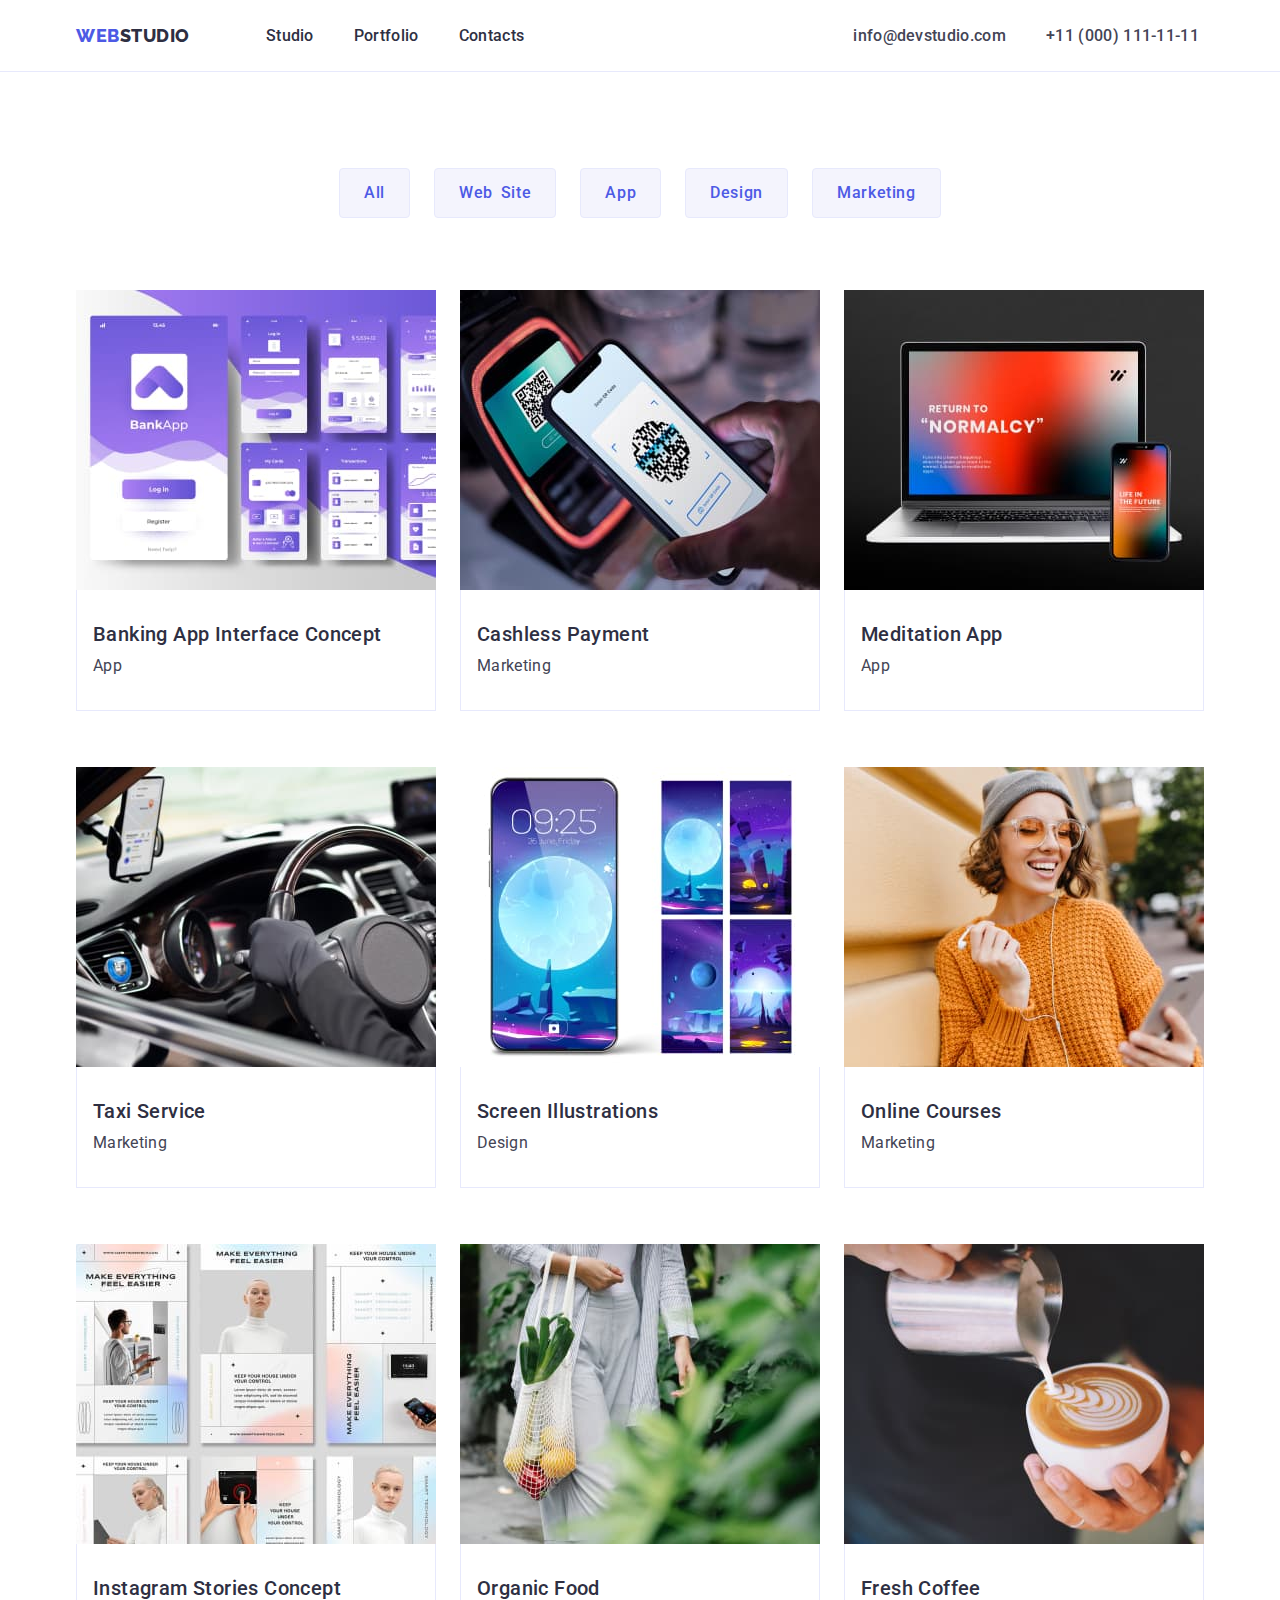
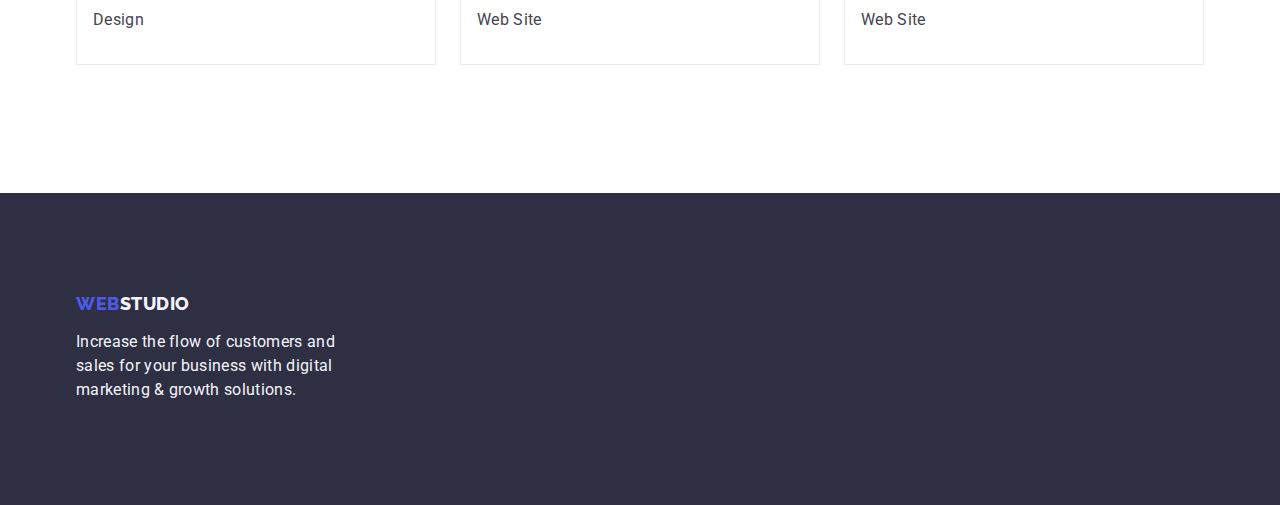
==== portfolio.html @ a4015fe8 "Added Icons" ====
<!DOCTYPE html>
<html lang="en">
  <head>
    <meta charset="UTF-8" />
    <meta name="viewport" content="width=device-width, initial-scale=1.0" />
    <title>WebStudio Portfolio</title>
    <link
      rel="stylesheet"
      href="https://cdnjs.cloudflare.com/ajax/libs/modern-normalize/1.0.0/modern-normalize.min.css"
    />
    <link rel="stylesheet" href="./css/styles.css" />
    <link rel="preconnect" href="https://fonts.googleapis.com" />
    <link rel="preconnect" href="https://fonts.gstatic.com" crossorigin />
    <link
      href="https://fonts.googleapis.com/css2?family=Montserrat:wght@400;700&family=Raleway:wght@800&family=Roboto:wght@400;500;700;900&display=swap"
      rel="stylesheet"
    />
  </head>
  <body>
    <header class="header">
      <div class="container display">
        <nav class="navi">
          <a class="logo link" href="./index.html"
            >Web<span class="logo_studio">Studio</span></a
          >
          <ul class="list navigation">
            <li><a class="nav_link link" href="./index.html">Studio</a></li>
            <li>
              <a class="nav_link link" href="./portfolio.html">Portfolio</a>
            </li>
            <li><a class="nav_link link" href="">Contacts</a></li>
          </ul>
        </nav>
        <address class="address">
          <ul class="list addres">
            <li class="contacts-link">
              <a class="link contact" href="mailto:info@devstudio.com"
                >info@devstudio.com</a
              >
            </li>
            <li class="contacts-link">
              <a class="link contact" href="tel:+110001111111"
                >+11 (000) 111-11-11</a
              >
            </li>
          </ul>
        </address>
      </div>
    </header>
    <main>
      <section class="filtration-section">
        <div class="container">
          <h1 class="blank visually-hidden">Portfolio</h1>
          <ul class="list filtr-button">
            <li><button class="filtration" type="button">All</button></li>
            <li>
              <button class="filtration" type="button">
                Web<span class="blank">_</span>Site
              </button>
            </li>
            <li><button class="filtration" type="button">App</button></li>
            <li><button class="filtration" type="button">Design</button></li>
            <li><button class="filtration" type="button">Marketing</button></li>
          </ul>
          <ul class="list product-list">
            <li class="product-item">
              <a class="link" href="">
                <img
                  src="./images/portfolio1.jpg"
                  alt="prospect of banking app interface"
                  width="360"
                  height="300"
                />
                <div class="product-description">
                  <h2 class="product_name">Banking App Interface Concept</h2>
                  <p class="product_type">App</p>
                </div>
              </a>
            </li>
            <li class="product-item">
              <a class="link" href="">
                <img
                  src="./images/portfolio2.jpg"
                  alt="hand holding phone near card terminal"
                  width="360"
                  height="300"
                />
                <div class="product-description">
                  <h2 class="product_name">Cashless Payment</h2>
                  <p class="product_type">Marketing</p>
                </div>
              </a>
            </li>
            <li class="product-item">
              <a class="link" href="">
                <img
                  src="./images/portfolio3.jpg"
                  alt="smartphone in front of laptop, both display the same application interface"
                  width="360"
                  height="300"
                />
                <div class="product-description">
                  <h2 class="product_name">Meditation App</h2>
                  <p class="product_type">App</p>
                </div>
              </a>
            </li>
            <li class="product-item">
              <a class="link" href="">
                <img
                  src="./images/portfolio4.jpg"
                  alt="taxi driver in car with phone mounted on windshild"
                  width="360"
                  height="300"
                />
                <div class="product-description">
                  <h2 class="product_name">Taxi Service</h2>
                  <p class="product_type">Marketing</p>
                </div>
              </a>
            </li>
            <li class="product-item">
              <a class="link" href="">
                <img
                  src="./images/portfolio5.jpg"
                  alt="phone displaying beautiful wallpapers"
                  width="360"
                  height="300"
                />
                <div class="product-description">
                  <h2 class="product_name">Screen Illustrations</h2>
                  <p class="product_type">Design</p>
                </div>
              </a>
            </li>
            <li class="product-item">
              <a class="link" href="">
                <img
                  src="./images/portfolio6.jpg"
                  alt="young looking girl in orange sweater and glasses, smiling and looking at her phone"
                  width="360"
                  height="300"
                />
                <div class="product-description">
                  <h2 class="product_name">Online Courses</h2>

                  <p class="product_type">Marketing</p>
                </div>
              </a>
            </li>
            <li class="product-item">
              <a class="link" href="">
                <img
                  src="./images/portfolio7.jpg"
                  alt="prospects of instagram models designe"
                  width="360"
                  height="300"
                />
                <div class="product-description">
                  <h2 class="product_name">Instagram Stories Concept</h2>
                  <p class="product_type">Design</p>
                </div>
              </a>
            </li>
            <li class="product-item">
              <a class="link" href="">
                <img
                  src="./images/portfolio8.jpg"
                  alt="modern looking lady walking with net bag full of healthy ooking wegtlebles "
                  width="360"
                  height="300"
                />
                <div class="product-description">
                  <h2 class="product_name">Organic Food</h2>
                  <p class="product_type">Web Site</p>
                </div>
              </a>
            </li>
            <li class="product-item">
              <a class="link" href="">
                <img
                  src="./images/potfolio9.jpg"
                  alt="coffee barista pouring milk to a cup and performing latte art"
                  width="360"
                  height="300"
                />
                <div class="product-description">
                  <h2 class="product_name">Fresh Coffee</h2>
                  <p class="product_type">Web Site</p>
                </div>
              </a>
            </li>
          </ul>
        </div>
      </section>
    </main>
    <footer class="footer">
      <div class="container">
        <a class="logo link footer-logo" href="./index.html"
          >Web<span class="logo_studio_footer">Studio</span></a
        >
        <p class="footer_paragraf">
          Increase the flow of customers and sales for your business with
          digital marketing & growth solutions.
        </p>
      </div>
    </footer>
  </body>
</html>
---- css/styles.css ----
:root {
  --Primary_Brand-color: #4d5ae5;
  --Pressed_state-color: #404bbf;
  --Dark-color: #2e2f42;
  --Success-color: #31d0aa;
  --Text-color: #434455;
  --Subtle_Text-color: #8e8f99;
  --Accent-color: #e7e9fc;
  --Light-color: #f4f4fd;
  --Modal_overlay-color: #2e2f42b7;
  --Hero_background-color: #2e2f4266;
  --White_background-color: #ffffff;
  --Modal_background-color: #fcfcfc;
}
* {
  box-sizing: border-box;
  margin: 0;
  padding: 0;
}
.container {
  width: 1158px;
  padding-inline: 15px;
  margin-inline: auto;
}
.first_container {
  display: flex;
  flex-direction: column;
  align-items: center;
  gap: 48px;
}
.display {
  display: flex;
}

header {
  border-bottom: 1px solid var(--CORNFLOWER, #e7e9fc);
  height: 72px;
  display: flex;
  align-items: center;
  justify-content: space-between;
}
body {
  font-family: "Roboto", sans-serif;
  color: var(--Text-color);
  background-color: var(--White_background-color);
}
.logo {
  font-family: "Raleway", sans-serif;
  font-weight: 800;
  font-size: 18px;
  line-height: 117%;
  letter-spacing: 0.03em;
  text-transform: uppercase;
  color: var(--Primary_Brand-color);
  margin-right: 76px;
}
.link {
  text-decoration: none;
}
.logo_studio {
  color: var(--Dark-color);
}
.list {
  list-style: none;
  display: flex;
}
.list-primery {
  gap: 24px;
  list-style: none;
  display: flex;
  text-align: left;
}
.list + .adres {
  display: flex;
  flex-direction: flex-end;
}
.item-list {
  display: flex;
  width: calc((100% - 72px) / 4);
}
.navi {
  display: flex;
  align-items: center;
}
.address {
  display: flex;
  flex-direction: flex-end;
}
.nav_link {
  font-weight: 500;
  font-size: 16px;
  line-height: 150%;
  letter-spacing: 0.02em;
  color: var(--Dark-color);
  padding: 24px 0 24px;
}
.navigation {
  list-style: none;
  display: flex;
  gap: 40px;
  margin-right: 329px;
}

.contact {
  font-weight: 500;
  font-size: 16px;
  line-height: 150%;
  letter-spacing: 0.02em;
  color: var(--Text-color);
}
.contact:hover {
  color: var(--Pressed_state-color);
}
.contact:focus {
  color: var(--Pressed_state-color);
}
.nav_link:hover {
  color: var(--Pressed_state-color);
}
.nav_link:focus {
  color: var(--Pressed_state-color);
}
.addres {
  list-style: none;
  display: flex;
  gap: 40px;
  justify-content: flex-end;
}
.address {
  font-style: normal;
}
.first_section {
  display: flex;
  background-color: var(--Dark-color);
  height: 600px;
  padding: 188px 0;
}
.section-second {
  padding: 120px 0 0;
}
.effective {
  max-width: 496px;
  font-size: 56px;
  line-height: 107%;
  letter-spacing: 0.02em;
  color: var(--White_background-color);
  text-align: center;
}
.order_button {
  display: block;
  background-color: var(--Primary_Brand-color);
  font-family: "Roboto", sans-serif;
  font-weight: 500;
  font-size: 16px;
  line-height: 150%;
  letter-spacing: 0.04em;
  color: var(--White_background-color);
  padding: 16px 32px;
  gap: 10px;
  border-radius: 4px;
  box-shadow: 0px 4px 4px 0px rgba(0, 0, 0, 0.15);
  min-width: 169px;
  height: 56;
  border: none;
  cursor: pointer;
}
.order_button:hover,
.order_button:focus {
  background-color: var(--Pressed_state-color);
}
.head_tertiary {
  font-weight: 500;
  font-size: 20px;
  line-height: 120%;
  letter-spacing: 0.02em;
  color: var(--Dark-color);
  margin-bottom: 72px;
}
.head_description {
  line-height: 150%;
  letter-spacing: 0.02em;
  font-size: 16px;
  margin-bottom: 8px;
}
.header_secondary {
  font-size: 36px;
  line-height: 111%;
  text-align: center;
  letter-spacing: 0.02em;
  text-transform: capitalize;
  color: var(--Dark-color);
  margin-bottom: 72px;
}
.center {
  text-align: center;
}
.workers_section {
  background-color: #f4f4fd;
  height: 732px;
}
.workers_list > {
  background-color: var(--White_background-color);
}
.footer {
  background-color: var(--Dark-color);
  height: 312px;
  display: flex;
  padding: 100px 0;
}
.logo_studio_footer {
  color: var(--Light-color);
}
.footer_paragraf {
  color: var(--Light-color);
  line-height: 150%;
  letter-spacing: 0.02em;
  width: 264px;
}
.worker_card {
  background-color: var(--White_background-color);
  width: calc((100% - 72px) / 4);
  border-radius: 0px 0px 4px 4px;
}
.hidden-header {
  visibility: hidden;
}
.filtr-button {
  justify-content: center;
  gap: 24px;
  margin-bottom: 72px;
}
.filtration {
  width: auto;
  background-color: var(--Light-color);
  font-family: "Roboto", sans-serif;
  font-weight: 500;
  font-size: 16px;
  line-height: 150%;
  letter-spacing: 0.04em;
  color: var(--Primary_Brand-color);
  padding: 12px 24px;
  border: 1px solid var(--Accent-color);
  border-radius: 4px;
}
.filtration:hover,
.filtration:focus {
  color: var(--White_background-color);
  background-color: var(--Pressed_state-color);
  cursor: pointer;
  border: 1px solid transparent;
}
.product_name {
  font-weight: 500;
  font-size: 20px;
  line-height: 120%;
  letter-spacing: 0.02em;
  color: var(--Dark-color);
  margin-bottom: 8px;
}
.product_type {
  font-size: 16px;
  line-height: 150%;
  letter-spacing: 0.02em;
  color: var(--Text-color);
}
h2 {
  font-weight: 500;
  font-size: 20px;
  line-height: 120%;
  letter-spacing: 0.02em;
  color: var(--Dark-color);
}
.blank {
  visibility: hidden;
}
section {
  padding: 120px 0 120px;
  display: flex;
}
.feature {
  flex-basis: calc((100% - 48px) / 3);
}
img {
  display: block;
}
.worker-name-title {
  padding: 32px 0px;
}
.worker-name {
  font-weight: 500;
  font-size: 20px;
  line-height: 120%;
  letter-spacing: 0.02em;
  color: var(--Dark-color);
  text-align: center;
  margin-bottom: 8px;
}
.footer-logo {
  display: inline-block;
  margin-bottom: 16px;
}
.filtration-section {
  flex-direction: column;
  padding-top: 96px;
  padding-bottom: 120px;
}
.product-list {
  flex-wrap: wrap;
  column-gap: 24px;
  row-gap: 48px;
}
.product-item {
  width: calc((100% - 48px) / 3);
}
.product-description {
  padding: 32px 16px;
  border: 1px solid var(--Accent-color);
  border-top: none;
  margin-bottom: 8px;
}
.visually-hidden {
  position: absolute;
  width: 1px;
  height: 1px;
  margin: -1px;
  border: 0;
  padding: 0;
  white-space: nowrap;
  clip-path: inset(100%);
  clip: rect(0 0 0 0);
  overflow: hidden;
}
.feature-name {
  margin-bottom: 8px;
}
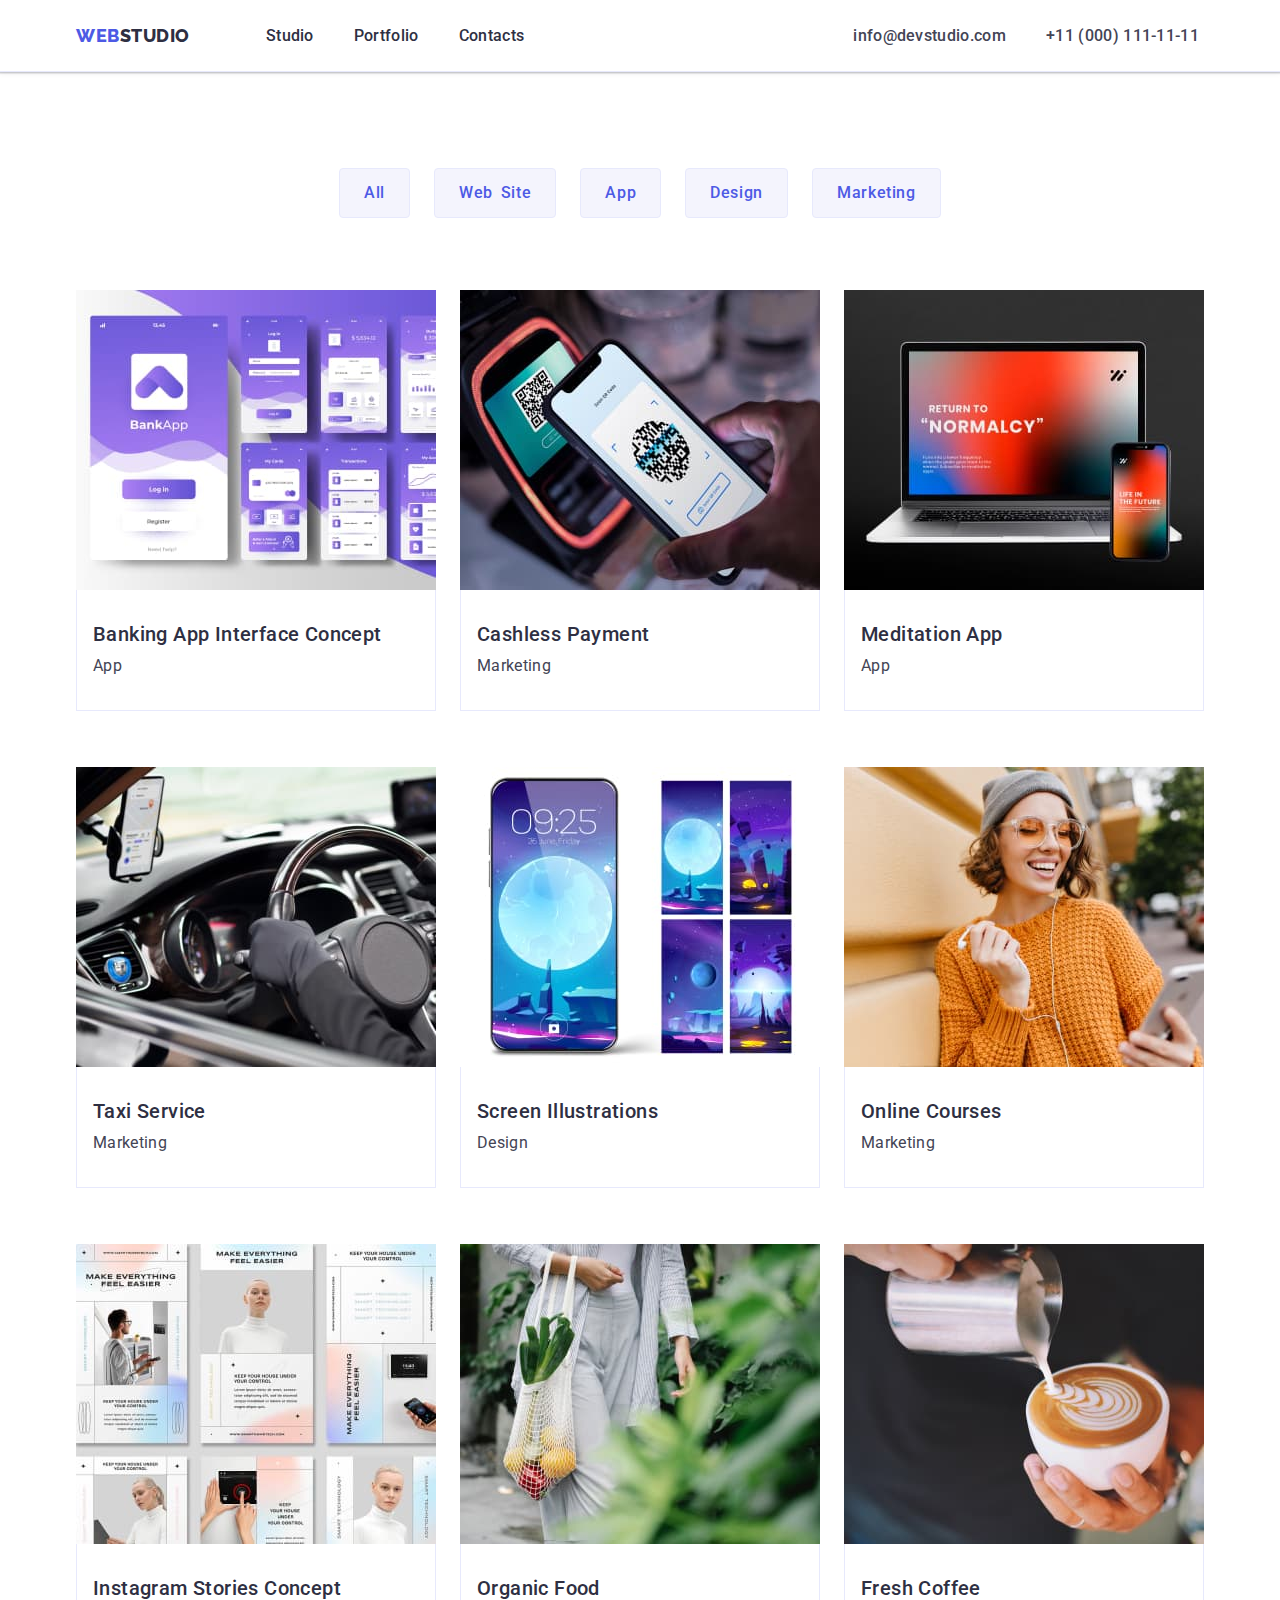
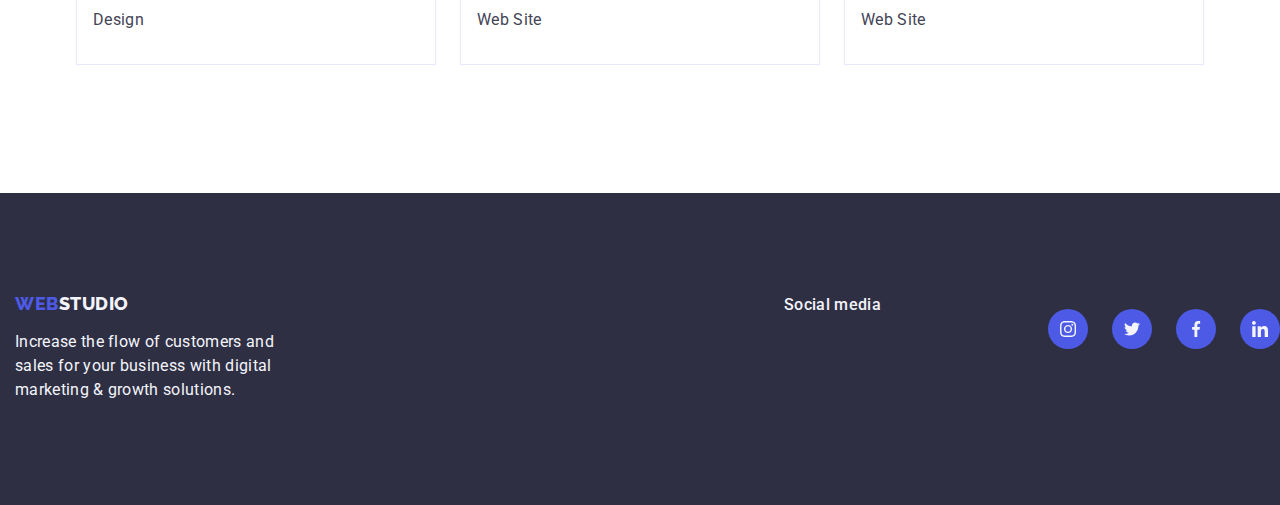
==== commit 87a3e558: "no daj już spokuj" ====
--- a/portfolio.html
+++ b/portfolio.html
@@ -195,7 +195,7 @@
       </section>
     </main>
     <footer class="footer">
-      <div class="container">
+      <div class="container footer-container">
         <a class="logo link footer-logo" href="./index.html"
           >Web<span class="logo_studio_footer">Studio</span></a
         >
@@ -204,6 +204,40 @@
           digital marketing & growth solutions.
         </p>
       </div>
+
+      <div class="social-network-footer">
+        <p class="footer_paragraf footer-header">Social media</p>
+        <ul class="list social-network-links footer-links">
+          <li class="social-network-item">
+            <a class="link social-network-link footer-link-hover" href="">
+              <svg class="social-network-svg" width="16" height="16">
+                <use href="./images/icons.svg#icon-instagram"></use>
+              </svg>
+            </a>
+          </li>
+          <li class="social-network-item">
+            <a class="link social-network-link footer-link-hover" href="">
+              <svg class="social-network" width="16" height="16">
+                <use href="./images/icons.svg#icon-twitter"></use>
+              </svg>
+            </a>
+          </li>
+          <li class="social-network-item">
+            <a class="link social-network-link footer-link-hover" href="">
+              <svg class="social-network-svg" width="16" height="16">
+                <use href="./images/icons.svg#icon-facebook"></use>
+              </svg>
+            </a>
+          </li>
+          <li class="social-network-item">
+            <a class="link social-network-link footer-link-hover" href="">
+              <svg class="social-network-svg" width="16" height="16">
+                <use href="./images/icons.svg#icon-linkedin"></use>
+              </svg>
+            </a>
+          </li>
+        </ul>
+      </div>
     </footer>
   </body>
 </html>
--- a/css/styles.css
+++ b/css/styles.css
@@ -38,6 +38,8 @@
   display: flex;
   align-items: center;
   justify-content: space-between;
+  box-shadow: 0px 1px 6px rgba(46, 47, 66, 0.08),
+    0px 1px 1px rgba(46, 47, 66, 0.16), 0px 2px 1px rgba(46, 47, 66, 0.08);
 }
 body {
   font-family: "Roboto", sans-serif;
@@ -131,9 +133,34 @@
 }
 .first_section {
   display: flex;
-  background-color: var(--Dark-color);
+  align-items: center;
+  background-image: linear-gradient(
+      rgba(46, 47, 66, 0.7),
+      rgba(46, 47, 66, 0.7)
+    ),
+    url(../images/people-office1.jpg);
+  background-size: cover;
+  max-width: 1440px;
+  background-repeat: no-repeat;
+  background-position: center;
   height: 600px;
   padding: 188px 0;
+}
+.rectangle {
+  display: flex;
+  align-items: center;
+  justify-content: center;
+  width: 264px;
+  height: 112px;
+  flex-shrink: 0;
+  border-radius: 4px;
+  background: var(--CLOUD, #f4f4fd);
+  margin-bottom: 8px;
+}
+.feature-icon {
+  display: flex;
+  align-items: center;
+  justify-content: center;
 }
 .section-second {
   padding: 120px 0 0;
@@ -220,6 +247,8 @@
   background-color: var(--White_background-color);
   width: calc((100% - 72px) / 4);
   border-radius: 0px 0px 4px 4px;
+  box-shadow: 0px 1px 6px rgba(46, 47, 66, 0.08),
+    0px 1px 1px rgba(46, 47, 66, 0.16), 0px 2px 1px rgba(46, 47, 66, 0.08);
 }
 .hidden-header {
   visibility: hidden;
@@ -333,3 +362,102 @@
 .feature-name {
   margin-bottom: 8px;
 }
+.social-network-links {
+  display: flex;
+  justify-content: center;
+  gap: 24px;
+  margin-top: 8px;
+}
+.social-network-link {
+  width: 100%;
+  height: 100%;
+  background-color: var(--Primary_Brand-color);
+  border-radius: 50%;
+  display: flex;
+  align-items: center;
+  justify-content: center;
+}
+.social-network-link:hover,
+.social-network-link:focus {
+  background-color: var(--Pressed_state-color);
+}
+.social-network-item {
+  width: 40px;
+  height: 40px;
+}
+.social-network-svg {
+  width: 16px;
+  height: 16px;
+  fill: #f4f4fd;
+}
+.section-customers {
+  padding-top: 120px;
+  margin: 0 auto;
+}
+.customers-container {
+  font-size: 36px;
+  line-height: 1.11;
+  margin-bottom: 72px;
+  color: var(--Dark-color);
+}
+.customers-list {
+  display: flex;
+  gap: 24px;
+  width: 100%;
+}
+.customers-item {
+  width: calc((100% - 120px) / 6);
+  height: 88px;
+}
+.customer-logo {
+  fill: currentColor;
+}
+.customers-item {
+  width: 100%;
+  height: 100%;
+  border: 1px solid var(--Subtle_Text-color);
+  border-radius: 4px;
+  display: flex;
+  align-items: center;
+  justify-content: center;
+  color: var(--Subtle_Text-color);
+  height: 88px;
+}
+.customers-link {
+  width: 100%;
+  height: 100%;
+  border: 1px solid var(--Subtle_Text-color);
+  border-radius: 4px;
+  display: flex;
+  align-items: center;
+  justify-content: center;
+  color: var(--Subtle_Text-color);
+}
+.customers-link:hover,
+.customers-link:active {
+  border-color: #404bbf;
+  color: #404bbf;
+}
+.footer-header {
+  font-weight: 500;
+}
+.social-network-svg-footer {
+  width: 16px;
+  height: 16px;
+  fill: #f4f4fd;
+}
+
+.footer-link-hover:hover {
+  background-color: var(--Success-color);
+}
+.footer-links {
+  display: flex;
+  margin-top: 16px;
+}
+.footer-container {
+  align-items: baseline;
+  gap: 120px;
+}
+.social-network-footer {
+  display: flex;
+}
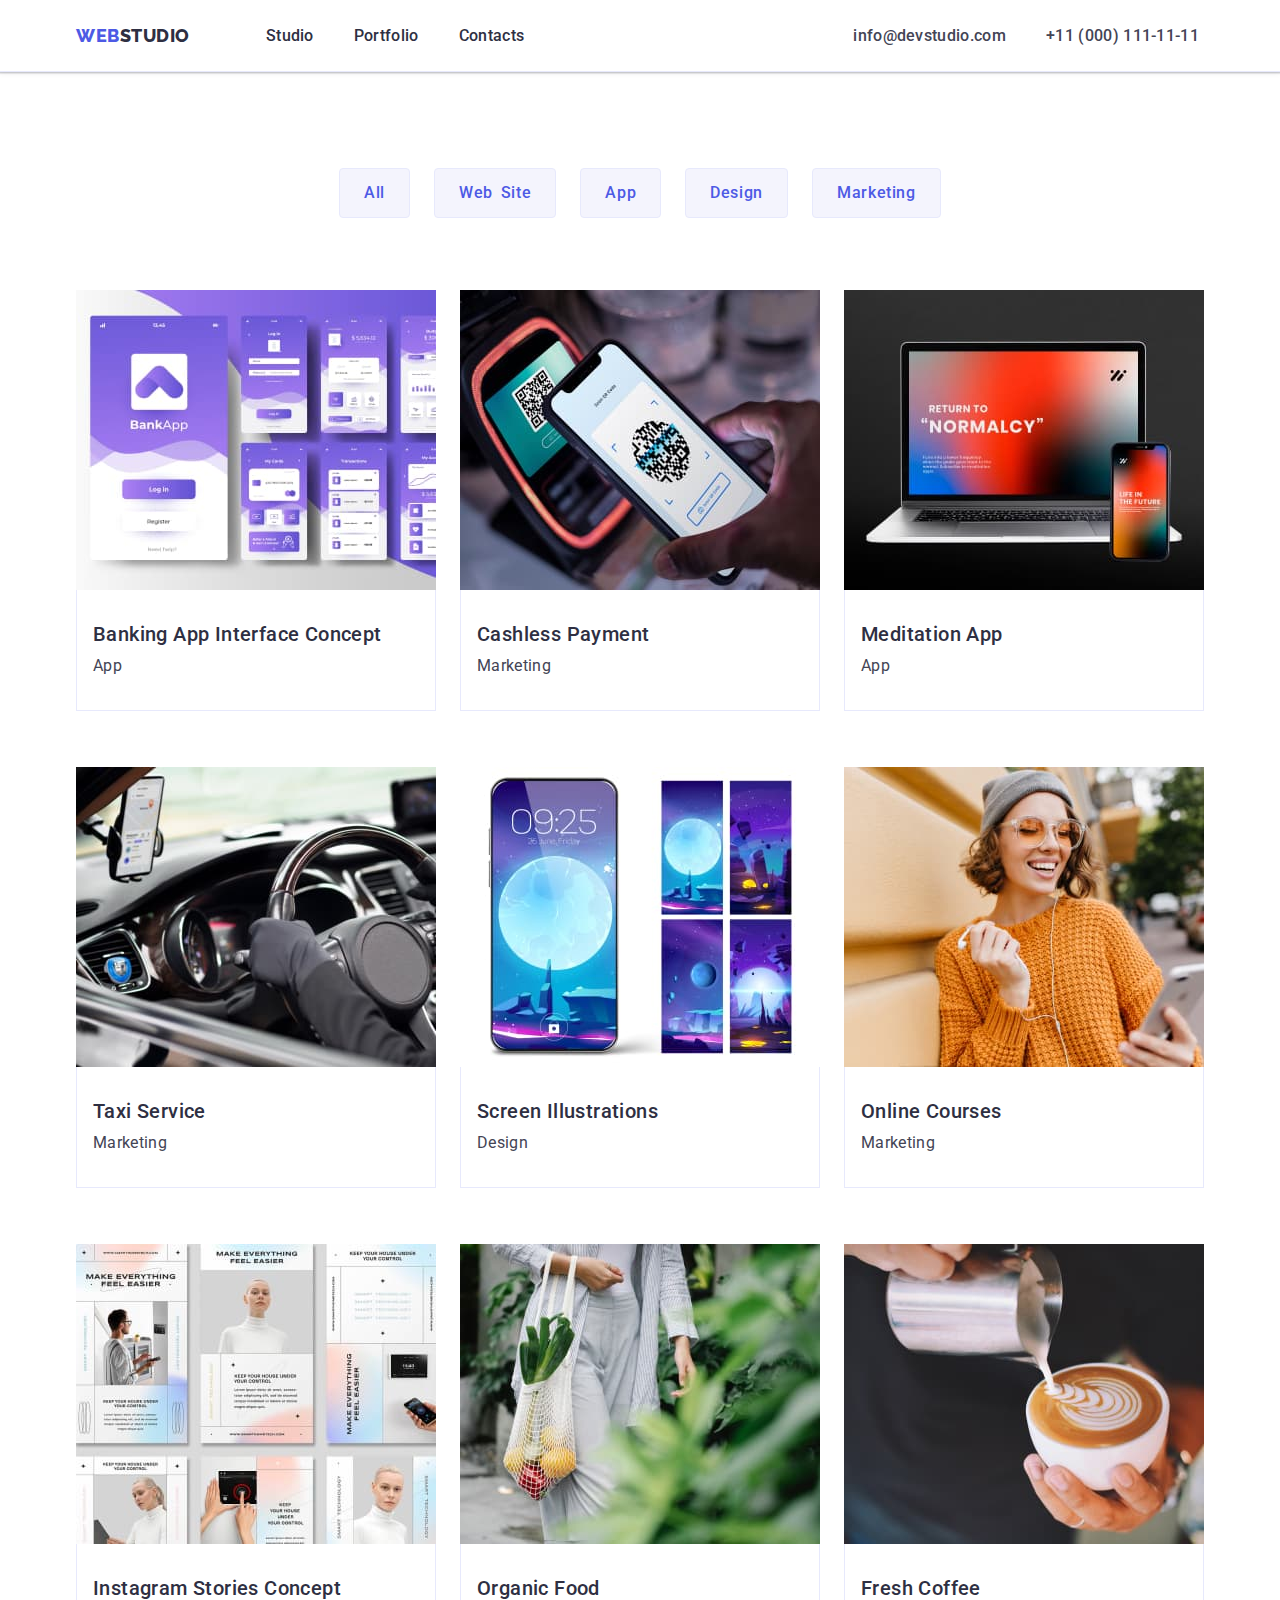
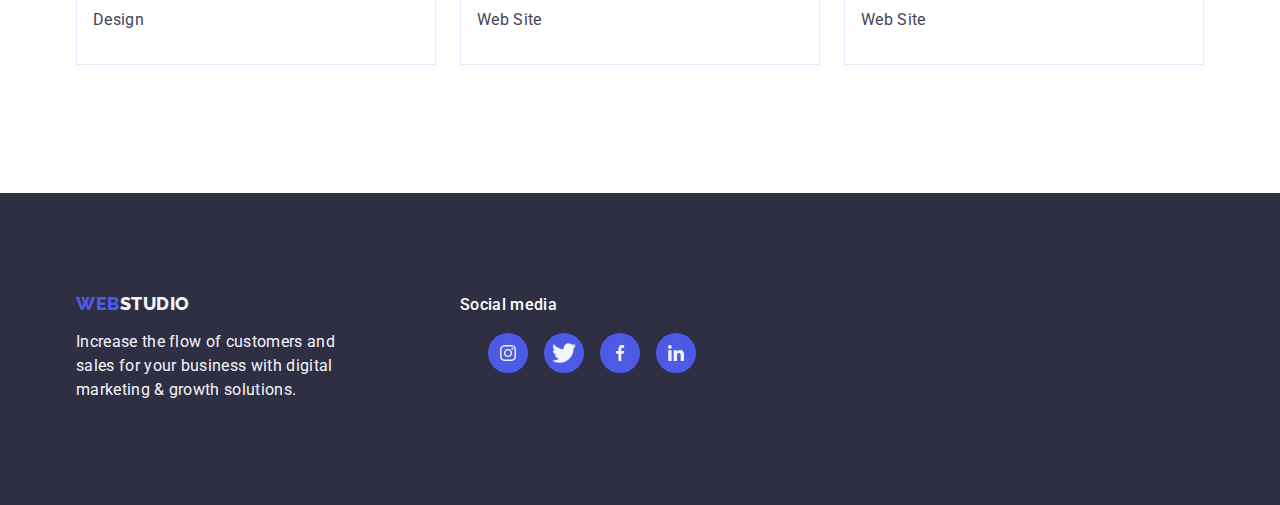
==== commit c0428d6f: "portfolio foter social links" ====
--- a/portfolio.html
+++ b/portfolio.html
@@ -64,7 +64,7 @@
           </ul>
           <ul class="list product-list">
             <li class="product-item">
-              <a class="link" href="">
+              <a class="link product-link" href="">
                 <img
                   src="./images/portfolio1.jpg"
                   alt="prospect of banking app interface"
@@ -78,7 +78,7 @@
               </a>
             </li>
             <li class="product-item">
-              <a class="link" href="">
+              <a class="link product-link" href="">
                 <img
                   src="./images/portfolio2.jpg"
                   alt="hand holding phone near card terminal"
@@ -92,7 +92,7 @@
               </a>
             </li>
             <li class="product-item">
-              <a class="link" href="">
+              <a class="link product-link" href="">
                 <img
                   src="./images/portfolio3.jpg"
                   alt="smartphone in front of laptop, both display the same application interface"
@@ -106,7 +106,7 @@
               </a>
             </li>
             <li class="product-item">
-              <a class="link" href="">
+              <a class="link product-link" href="">
                 <img
                   src="./images/portfolio4.jpg"
                   alt="taxi driver in car with phone mounted on windshild"
@@ -120,7 +120,7 @@
               </a>
             </li>
             <li class="product-item">
-              <a class="link" href="">
+              <a class="link product-link" href="">
                 <img
                   src="./images/portfolio5.jpg"
                   alt="phone displaying beautiful wallpapers"
@@ -134,7 +134,7 @@
               </a>
             </li>
             <li class="product-item">
-              <a class="link" href="">
+              <a class="link product-link" href="">
                 <img
                   src="./images/portfolio6.jpg"
                   alt="young looking girl in orange sweater and glasses, smiling and looking at her phone"
@@ -149,7 +149,7 @@
               </a>
             </li>
             <li class="product-item">
-              <a class="link" href="">
+              <a class="link product-link" href="">
                 <img
                   src="./images/portfolio7.jpg"
                   alt="prospects of instagram models designe"
@@ -163,7 +163,7 @@
               </a>
             </li>
             <li class="product-item">
-              <a class="link" href="">
+              <a class="link product-link" href="">
                 <img
                   src="./images/portfolio8.jpg"
                   alt="modern looking lady walking with net bag full of healthy ooking wegtlebles "
@@ -177,7 +177,7 @@
               </a>
             </li>
             <li class="product-item">
-              <a class="link" href="">
+              <a class="link product-link" href="">
                 <img
                   src="./images/potfolio9.jpg"
                   alt="coffee barista pouring milk to a cup and performing latte art"
@@ -196,47 +196,49 @@
     </main>
     <footer class="footer">
       <div class="container footer-container">
-        <a class="logo link footer-logo" href="./index.html"
-          >Web<span class="logo_studio_footer">Studio</span></a
-        >
-        <p class="footer_paragraf">
-          Increase the flow of customers and sales for your business with
-          digital marketing & growth solutions.
-        </p>
-      </div>
+        <div class="footer-fist-container">
+          <a class="logo link footer-logo" href="./index.html"
+            >Web<span class="logo_studio_footer">Studio</span></a
+          >
+          <p class="footer_paragraf">
+            Increase the flow of customers and sales for your business with
+            digital marketing & growth solutions.
+          </p>
+        </div>
 
-      <div class="social-network-footer">
-        <p class="footer_paragraf footer-header">Social media</p>
-        <ul class="list social-network-links footer-links">
-          <li class="social-network-item">
-            <a class="link social-network-link footer-link-hover" href="">
-              <svg class="social-network-svg" width="16" height="16">
-                <use href="./images/icons.svg#icon-instagram"></use>
-              </svg>
-            </a>
-          </li>
-          <li class="social-network-item">
-            <a class="link social-network-link footer-link-hover" href="">
-              <svg class="social-network" width="16" height="16">
-                <use href="./images/icons.svg#icon-twitter"></use>
-              </svg>
-            </a>
-          </li>
-          <li class="social-network-item">
-            <a class="link social-network-link footer-link-hover" href="">
-              <svg class="social-network-svg" width="16" height="16">
-                <use href="./images/icons.svg#icon-facebook"></use>
-              </svg>
-            </a>
-          </li>
-          <li class="social-network-item">
-            <a class="link social-network-link footer-link-hover" href="">
-              <svg class="social-network-svg" width="16" height="16">
-                <use href="./images/icons.svg#icon-linkedin"></use>
-              </svg>
-            </a>
-          </li>
-        </ul>
+        <div class="social-network-footer">
+          <p class="footer_paragraf footer-header">Social media</p>
+          <ul class="list social-network-links footer-links">
+            <li class="social-network-item">
+              <a class="link footer-link-hover" href="">
+                <svg class="social-network-svg" width="24" height="24">
+                  <use href="./images/icons.svg#icon-instagram"></use>
+                </svg>
+              </a>
+            </li>
+            <li class="social-network-item">
+              <a class="link footer-link-hover" href="">
+                <svg class="social-network" width="24" height="24">
+                  <use href="./images/icons.svg#icon-twitter"></use>
+                </svg>
+              </a>
+            </li>
+            <li class="social-network-item">
+              <a class="link footer-link-hover" href="">
+                <svg class="social-network-svg" width="24" height="24">
+                  <use href="./images/icons.svg#icon-facebook"></use>
+                </svg>
+              </a>
+            </li>
+            <li class="social-network-item">
+              <a class="link footer-link-hover" href="">
+                <svg class="social-network-svg" width="24" height="24">
+                  <use href="./images/icons.svg#icon-linkedin"></use>
+                </svg>
+              </a>
+            </li>
+          </ul>
+        </div>
       </div>
     </footer>
   </body>
--- a/css/styles.css
+++ b/css/styles.css
@@ -277,6 +277,8 @@
   background-color: var(--Pressed_state-color);
   cursor: pointer;
   border: 1px solid transparent;
+  box-shadow: 0px 3px 1px rgba(0, 0, 0, 0.1), 0px 2px 1px rgba(0, 0, 0, 0.08),
+    0px 2px 2px rgba(0, 0, 0, 0.12);
 }
 .product_name {
   font-weight: 500;
@@ -397,7 +399,6 @@
 .customers-container {
   font-size: 36px;
   line-height: 1.11;
-  margin-bottom: 72px;
   color: var(--Dark-color);
 }
 .customers-list {
@@ -434,30 +435,52 @@
   color: var(--Subtle_Text-color);
 }
 .customers-link:hover,
-.customers-link:active {
-  border-color: #404bbf;
-  color: #404bbf;
+.customers-link:focus {
+  border-color: var(--Pressed_state-color);
+  color: var(--Pressed_state-color);
 }
 .footer-header {
   font-weight: 500;
+  color: var(--White_background-color);
+  margin-bottom: 16px;
 }
 .social-network-svg-footer {
   width: 16px;
   height: 16px;
   fill: #f4f4fd;
 }
-
-.footer-link-hover:hover {
+.footer-link-hover {
+  width: 100%;
+  height: 100%;
+  background-color: var(--Primary_Brand-color);
+  border-radius: 50%;
+  display: flex;
+  align-items: center;
+  justify-content: center;
+}
+.footer-link-hover:hover,
+.footer-link-hover:focus {
   background-color: var(--Success-color);
 }
 .footer-links {
   display: flex;
   margin-top: 16px;
+  gap: 16px;
 }
 .footer-container {
+  display: flex;
   align-items: baseline;
-  gap: 120px;
-}
-.social-network-footer {
-  display: flex;
-}
+}
+.footer-fist-container {
+  flex-direction: column;
+  align-items: flex-start;
+  margin-right: 120px;
+}
+.product-link {
+  display: block;
+}
+.product-link:hover,
+.product-linkfocus {
+  box-shadow: 0px 1px 6px rgba(46, 47, 66, 0.08),
+    0px 1px 1px rgba(46, 47, 66, 0.16), 0px 2px 1px rgba(46, 47, 66, 0.08);
+}
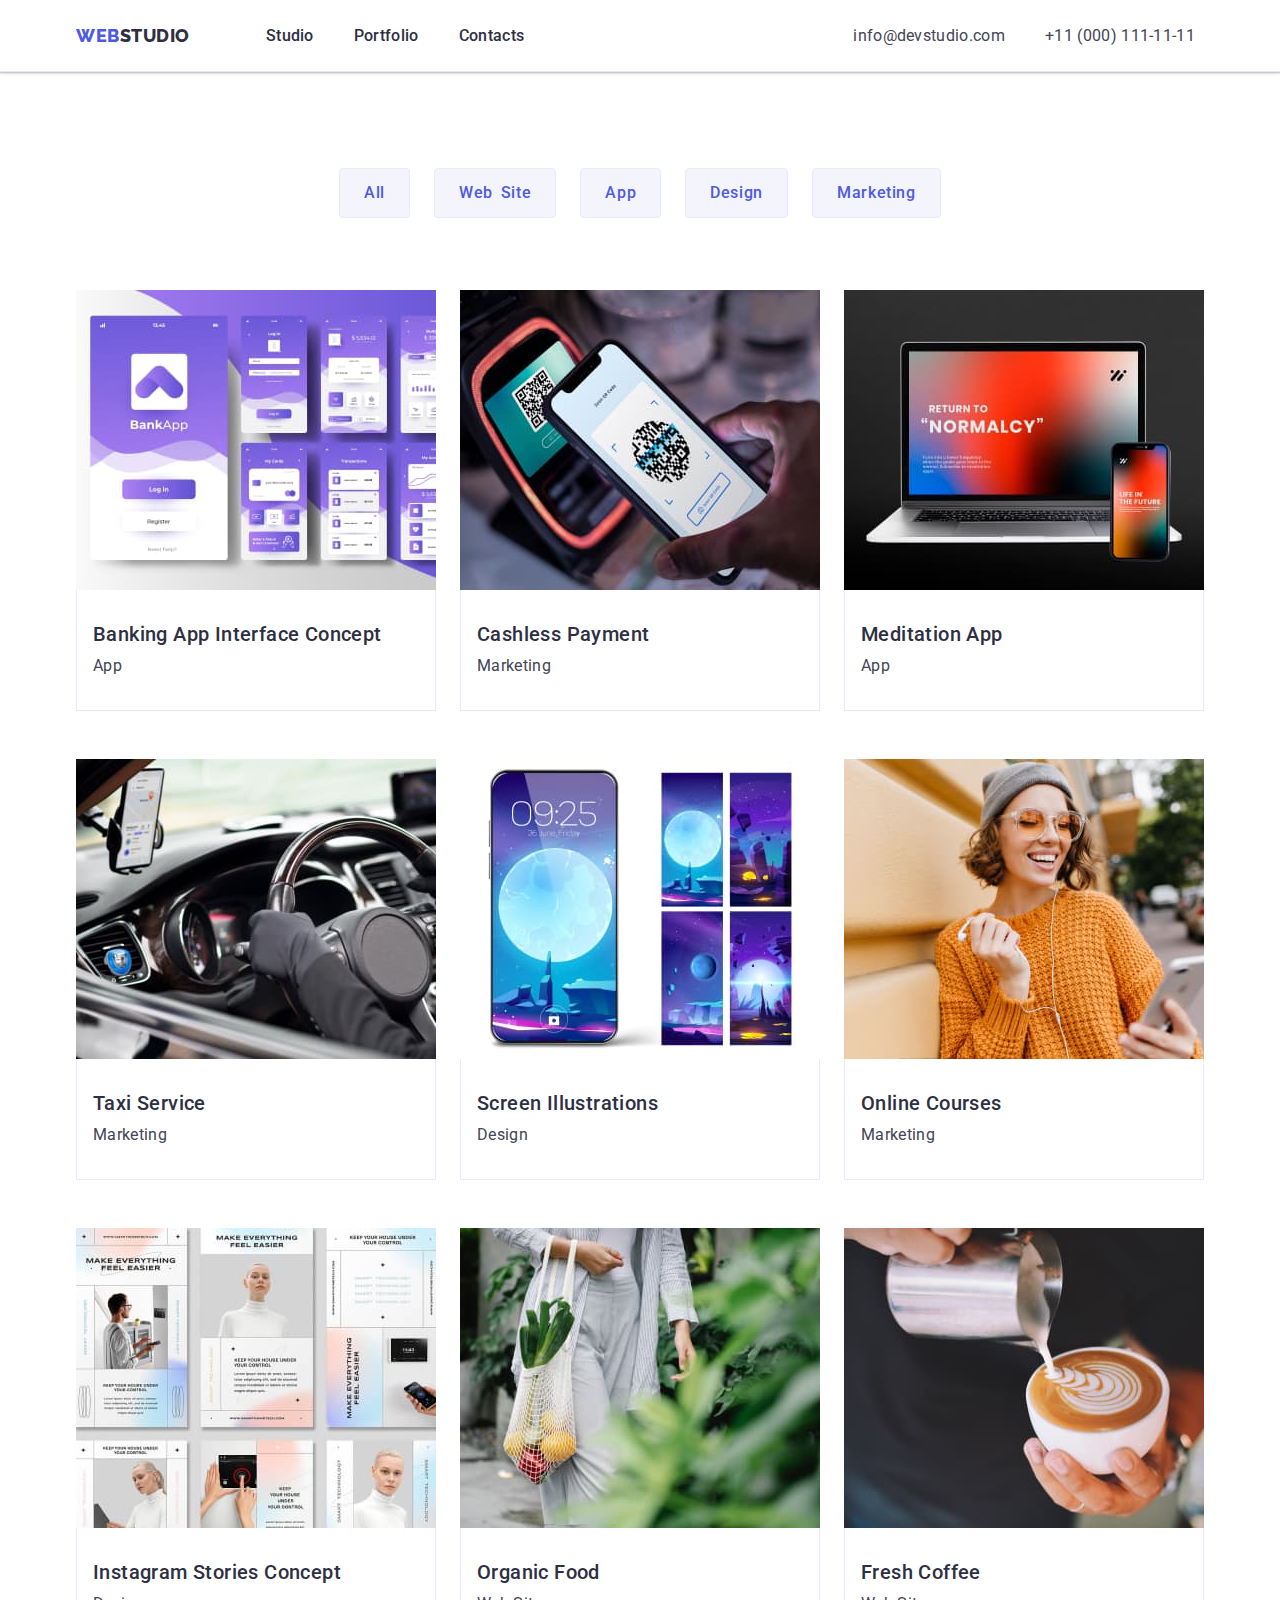
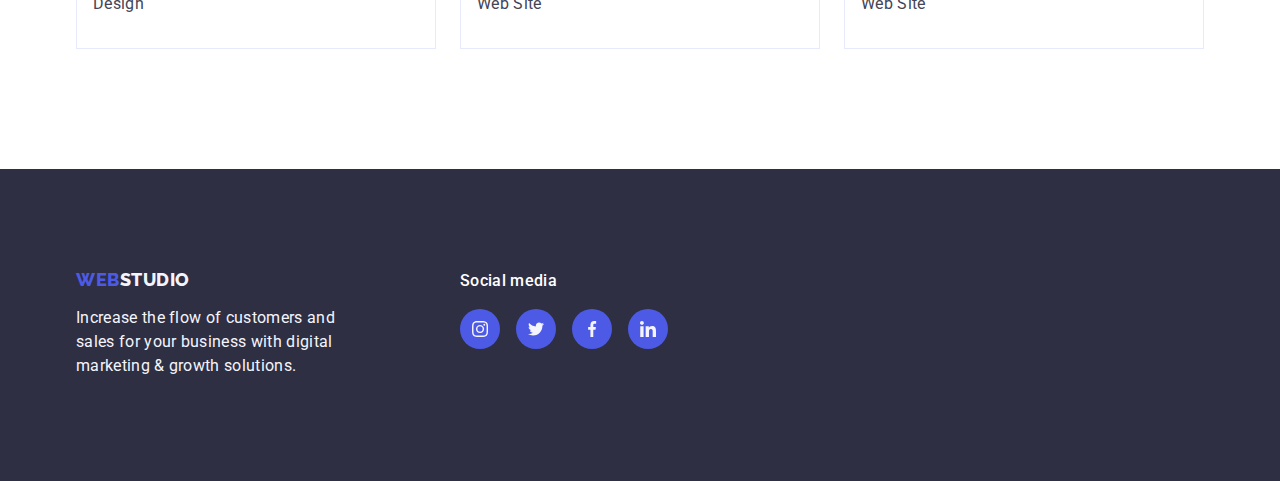
==== commit 57288887: "daaw" ====
--- a/portfolio.html
+++ b/portfolio.html
@@ -24,21 +24,37 @@
             >Web<span class="logo_studio">Studio</span></a
           >
           <ul class="list navigation">
-            <li><a class="nav_link link" href="./index.html">Studio</a></li>
-            <li>
-              <a class="nav_link link" href="./portfolio.html">Portfolio</a>
-            </li>
-            <li><a class="nav_link link" href="">Contacts</a></li>
+            <li>
+              <a
+                class="nav_link link page-indication transition"
+                href="./index.html"
+                >Studio</a
+              >
+            </li>
+            <li>
+              <a
+                class="nav_link link page-indication transition"
+                href="./portfolio.html"
+                >Portfolio</a
+              >
+            </li>
+            <li>
+              <a class="nav_link link page-indication transition" href=""
+                >Contacts</a
+              >
+            </li>
           </ul>
         </nav>
         <address class="address">
           <ul class="list addres">
             <li class="contacts-link">
-              <a class="link contact" href="mailto:info@devstudio.com"
+              <a
+                class="link contact transition"
+                href="mailto:info@devstudio.com"
                 >info@devstudio.com</a
               >
             </li>
-            <li class="contacts-link">
+            <li class="contacts-link transition">
               <a class="link contact" href="tel:+110001111111"
                 >+11 (000) 111-11-11</a
               >
@@ -52,25 +68,48 @@
         <div class="container">
           <h1 class="blank visually-hidden">Portfolio</h1>
           <ul class="list filtr-button">
-            <li><button class="filtration" type="button">All</button></li>
-            <li>
-              <button class="filtration" type="button">
+            <li>
+              <button class="filtration filtr-button-transition" type="button">
+                All
+              </button>
+            </li>
+            <li>
+              <button class="filtration filtr-button-transition" type="button">
                 Web<span class="blank">_</span>Site
               </button>
             </li>
-            <li><button class="filtration" type="button">App</button></li>
-            <li><button class="filtration" type="button">Design</button></li>
-            <li><button class="filtration" type="button">Marketing</button></li>
+            <li>
+              <button class="filtration filtr-button-transition" type="button">
+                App
+              </button>
+            </li>
+            <li>
+              <button class="filtration filtr-button-transition" type="button">
+                Design
+              </button>
+            </li>
+            <li>
+              <button class="filtration filtr-button-transition" type="button">
+                Marketing
+              </button>
+            </li>
           </ul>
           <ul class="list product-list">
             <li class="product-item">
-              <a class="link product-link" href="">
-                <img
-                  src="./images/portfolio1.jpg"
-                  alt="prospect of banking app interface"
-                  width="360"
-                  height="300"
-                />
+              <a class="link product-link box-shadow-transition" href="">
+                <div class="sliding-window">
+                  <img
+                    src="./images/portfolio1.jpg"
+                    alt="prospect of banking app interface"
+                    width="360"
+                    height="300"
+                  />
+                  <p class="product-sliding-widnow">
+                    14 Stylish and User-Friendly App Design Concepts · Task
+                    Manager App · Calorie Tracker App · Exotic Fruit Ecommerce
+                    App · Cloud Storage App
+                  </p>
+                </div>
                 <div class="product-description">
                   <h2 class="product_name">Banking App Interface Concept</h2>
                   <p class="product_type">App</p>
@@ -78,13 +117,21 @@
               </a>
             </li>
             <li class="product-item">
-              <a class="link product-link" href="">
-                <img
-                  src="./images/portfolio2.jpg"
-                  alt="hand holding phone near card terminal"
-                  width="360"
-                  height="300"
-                />
+              <a class="link product-link box-shadow-transition" href="">
+                <div class="sliding-window">
+                  <img
+                    src="./images/portfolio2.jpg"
+                    alt="hand holding phone near card terminal"
+                    width="360"
+                    height="300"
+                  />
+                  <p class="product-sliding-widnow">
+                    14 Stylish and User-Friendly App Design Concepts · Task
+                    Manager App · Calorie Tracker App · Exotic Fruit Ecommerce
+                    App · Cloud Storage App
+                  </p>
+                </div>
+
                 <div class="product-description">
                   <h2 class="product_name">Cashless Payment</h2>
                   <p class="product_type">Marketing</p>
@@ -92,13 +139,20 @@
               </a>
             </li>
             <li class="product-item">
-              <a class="link product-link" href="">
-                <img
-                  src="./images/portfolio3.jpg"
-                  alt="smartphone in front of laptop, both display the same application interface"
-                  width="360"
-                  height="300"
-                />
+              <a class="link product-link box-shadow-transition" href="">
+                <div class="sliding-window">
+                  <img
+                    src="./images/portfolio3.jpg"
+                    alt="smartphone in front of laptop, both display the same application interface"
+                    width="360"
+                    height="300"
+                  />
+                  <p class="product-sliding-widnow">
+                    14 Stylish and User-Friendly App Design Concepts · Task
+                    Manager App · Calorie Tracker App · Exotic Fruit Ecommerce
+                    App · Cloud Storage App
+                  </p>
+                </div>
                 <div class="product-description">
                   <h2 class="product_name">Meditation App</h2>
                   <p class="product_type">App</p>
@@ -106,13 +160,20 @@
               </a>
             </li>
             <li class="product-item">
-              <a class="link product-link" href="">
-                <img
-                  src="./images/portfolio4.jpg"
-                  alt="taxi driver in car with phone mounted on windshild"
-                  width="360"
-                  height="300"
-                />
+              <a class="link product-link box-shadow-transition" href="">
+                <div class="sliding-window">
+                  <img
+                    src="./images/portfolio4.jpg"
+                    alt="taxi driver in car with phone mounted on windshild"
+                    width="360"
+                    height="300"
+                  />
+                  <p class="product-sliding-widnow">
+                    14 Stylish and User-Friendly App Design Concepts · Task
+                    Manager App · Calorie Tracker App · Exotic Fruit Ecommerce
+                    App · Cloud Storage App
+                  </p>
+                </div>
                 <div class="product-description">
                   <h2 class="product_name">Taxi Service</h2>
                   <p class="product_type">Marketing</p>
@@ -120,13 +181,20 @@
               </a>
             </li>
             <li class="product-item">
-              <a class="link product-link" href="">
-                <img
-                  src="./images/portfolio5.jpg"
-                  alt="phone displaying beautiful wallpapers"
-                  width="360"
-                  height="300"
-                />
+              <a class="link product-link box-shadow-transition" href="">
+                <div class="sliding-window">
+                  <img
+                    src="./images/portfolio5.jpg"
+                    alt="phone displaying beautiful wallpapers"
+                    width="360"
+                    height="300"
+                  />
+                  <p class="product-sliding-widnow">
+                    14 Stylish and User-Friendly App Design Concepts · Task
+                    Manager App · Calorie Tracker App · Exotic Fruit Ecommerce
+                    App · Cloud Storage App
+                  </p>
+                </div>
                 <div class="product-description">
                   <h2 class="product_name">Screen Illustrations</h2>
                   <p class="product_type">Design</p>
@@ -134,13 +202,20 @@
               </a>
             </li>
             <li class="product-item">
-              <a class="link product-link" href="">
-                <img
-                  src="./images/portfolio6.jpg"
-                  alt="young looking girl in orange sweater and glasses, smiling and looking at her phone"
-                  width="360"
-                  height="300"
-                />
+              <a class="link product-link box-shadow-transition" href="">
+                <div class="sliding-window">
+                  <img
+                    src="./images/portfolio6.jpg"
+                    alt="young looking girl in orange sweater and glasses, smiling and looking at her phone"
+                    width="360"
+                    height="300"
+                  />
+                  <p class="product-sliding-widnow">
+                    14 Stylish and User-Friendly App Design Concepts · Task
+                    Manager App · Calorie Tracker App · Exotic Fruit Ecommerce
+                    App · Cloud Storage App
+                  </p>
+                </div>
                 <div class="product-description">
                   <h2 class="product_name">Online Courses</h2>
 
@@ -149,13 +224,20 @@
               </a>
             </li>
             <li class="product-item">
-              <a class="link product-link" href="">
-                <img
-                  src="./images/portfolio7.jpg"
-                  alt="prospects of instagram models designe"
-                  width="360"
-                  height="300"
-                />
+              <a class="link product-link box-shadow-transition" href="">
+                <div class="sliding-window">
+                  <img
+                    src="./images/portfolio7.jpg"
+                    alt="prospects of instagram models designe"
+                    width="360"
+                    height="300"
+                  />
+                  <p class="product-sliding-widnow">
+                    14 Stylish and User-Friendly App Design Concepts · Task
+                    Manager App · Calorie Tracker App · Exotic Fruit Ecommerce
+                    App · Cloud Storage App
+                  </p>
+                </div>
                 <div class="product-description">
                   <h2 class="product_name">Instagram Stories Concept</h2>
                   <p class="product_type">Design</p>
@@ -163,13 +245,20 @@
               </a>
             </li>
             <li class="product-item">
-              <a class="link product-link" href="">
-                <img
-                  src="./images/portfolio8.jpg"
-                  alt="modern looking lady walking with net bag full of healthy ooking wegtlebles "
-                  width="360"
-                  height="300"
-                />
+              <a class="link product-link box-shadow-transition" href="">
+                <div class="sliding-window">
+                  <img
+                    src="./images/portfolio8.jpg"
+                    alt="modern looking lady walking with net bag full of healthy ooking wegtlebles "
+                    width="360"
+                    height="300"
+                  />
+                  <p class="product-sliding-widnow">
+                    14 Stylish and User-Friendly App Design Concepts · Task
+                    Manager App · Calorie Tracker App · Exotic Fruit Ecommerce
+                    App · Cloud Storage App
+                  </p>
+                </div>
                 <div class="product-description">
                   <h2 class="product_name">Organic Food</h2>
                   <p class="product_type">Web Site</p>
@@ -177,13 +266,20 @@
               </a>
             </li>
             <li class="product-item">
-              <a class="link product-link" href="">
-                <img
-                  src="./images/potfolio9.jpg"
-                  alt="coffee barista pouring milk to a cup and performing latte art"
-                  width="360"
-                  height="300"
-                />
+              <a class="link product-link box-shadow-transition" href="">
+                <div class="sliding-window">
+                  <img
+                    src="./images/potfolio9.jpg"
+                    alt="coffee barista pouring milk to a cup and performing latte art"
+                    width="360"
+                    height="300"
+                  />
+                  <p class="product-sliding-widnow">
+                    14 Stylish and User-Friendly App Design Concepts · Task
+                    Manager App · Calorie Tracker App · Exotic Fruit Ecommerce
+                    App · Cloud Storage App
+                  </p>
+                </div>
                 <div class="product-description">
                   <h2 class="product_name">Fresh Coffee</h2>
                   <p class="product_type">Web Site</p>
@@ -210,28 +306,28 @@
           <p class="footer_paragraf footer-header">Social media</p>
           <ul class="list social-network-links footer-links">
             <li class="social-network-item">
-              <a class="link footer-link-hover" href="">
+              <a class="link footer-link-hover button-transition" href="">
                 <svg class="social-network-svg" width="24" height="24">
                   <use href="./images/icons.svg#icon-instagram"></use>
                 </svg>
               </a>
             </li>
             <li class="social-network-item">
-              <a class="link footer-link-hover" href="">
-                <svg class="social-network" width="24" height="24">
+              <a class="link footer-link-hover button-transition" href="">
+                <svg class="social-network-svg" width="24" height="24">
                   <use href="./images/icons.svg#icon-twitter"></use>
                 </svg>
               </a>
             </li>
             <li class="social-network-item">
-              <a class="link footer-link-hover" href="">
+              <a class="link footer-link-hover button-transition" href="">
                 <svg class="social-network-svg" width="24" height="24">
                   <use href="./images/icons.svg#icon-facebook"></use>
                 </svg>
               </a>
             </li>
             <li class="social-network-item">
-              <a class="link footer-link-hover" href="">
+              <a class="link footer-link-hover button-transition" href="">
                 <svg class="social-network-svg" width="24" height="24">
                   <use href="./images/icons.svg#icon-linkedin"></use>
                 </svg>
--- a/css/styles.css
+++ b/css/styles.css
@@ -104,7 +104,7 @@
 }
 
 .contact {
-  font-weight: 500;
+  font-weight: 400;
   font-size: 16px;
   line-height: 150%;
   letter-spacing: 0.02em;
@@ -145,6 +145,7 @@
   background-position: center;
   height: 600px;
   padding: 188px 0;
+  margin: auto;
 }
 .rectangle {
   display: flex;
@@ -347,7 +348,6 @@
   padding: 32px 16px;
   border: 1px solid var(--Accent-color);
   border-top: none;
-  margin-bottom: 8px;
 }
 .visually-hidden {
   position: absolute;
@@ -413,17 +413,6 @@
 .customer-logo {
   fill: currentColor;
 }
-.customers-item {
-  width: 100%;
-  height: 100%;
-  border: 1px solid var(--Subtle_Text-color);
-  border-radius: 4px;
-  display: flex;
-  align-items: center;
-  justify-content: center;
-  color: var(--Subtle_Text-color);
-  height: 88px;
-}
 .customers-link {
   width: 100%;
   height: 100%;
@@ -466,6 +455,7 @@
   display: flex;
   margin-top: 16px;
   gap: 16px;
+  justify-content: flex-start;
 }
 .footer-container {
   display: flex;
@@ -480,7 +470,126 @@
   display: block;
 }
 .product-link:hover,
-.product-linkfocus {
+.product-link:focus {
   box-shadow: 0px 1px 6px rgba(46, 47, 66, 0.08),
     0px 1px 1px rgba(46, 47, 66, 0.16), 0px 2px 1px rgba(46, 47, 66, 0.08);
 }
+.is-hidden {
+  opacity: 0;
+  visibility: hidden;
+  pointer-events: none;
+}
+.modal {
+  position: fixed;
+  top: 0;
+  left: 0;
+  width: 100%;
+  height: 100%;
+  background-color: rgba(46, 47, 66, 0.4);
+  transition: opacity 250ms cubic-bezier(0.4, 0, 0.2, 1),
+    visibility 250ms cubic-bezier(0.4, 0, 0.2, 1);
+}
+.modal-window {
+  position: absolute;
+  top: 50%;
+  left: 50%;
+  transform: translate(-50%, -50%) scale(1);
+  width: 408px;
+  min-height: 584px;
+  background: #fcfcfc;
+  box-shadow: 0px 1px 1px rgba(0, 0, 0, 0.14), 0px 1px 3px rgba(0, 0, 0, 0.12),
+    0px 2px 1px rgba(0, 0, 0, 0.2);
+  border-radius: 4px;
+  transition: transform 250ms cubic-bezier(0.4, 0, 0.2, 1);
+}
+.modal-close-button {
+  position: absolute;
+  top: 24px;
+  right: 24px;
+  width: 24px;
+  height: 24px;
+  border-radius: 50%;
+  display: flex;
+  align-items: center;
+  justify-content: center;
+  background-color: var(--Accent-color);
+  border: 1px solid rgba(0, 0, 0, 0.1);
+  padding: 0;
+  cursor: pointer;
+  transition: background-color 250ms cubic-bezier(0.4, 0, 0.2, 1),
+    border 250ms cubic-bezier(0.4, 0, 0.2, 1);
+}
+.modal-cross-icon {
+  transition: fill 250ms cubic-bezier(0.4, 0, 0.2, 1);
+}
+
+.modal-close-button:focus,
+.modal-close-button:hover {
+  background-color: var(--Pressed_state-color);
+  border: none;
+  background-color: var(--Pressed_state-color);
+  border: none;
+}
+.page-indication:hover {
+  position: relative;
+  color: #404bbf;
+}
+.page-indication:hover::after {
+  content: "";
+  position: absolute;
+  left: 0;
+  bottom: -1px;
+  height: 4px;
+  background-color: #404bbf;
+  border-radius: 2px;
+  width: 100%;
+}
+.transition {
+  transition: color 250ms cubic-bezier(0.4, 0, 0.2, 1);
+}
+
+.button-transition {
+  transition: background-color 250ms cubic-bezier(0.4, 0, 0.2, 1);
+}
+
+.border-transition {
+  transition: border-color 250ms cubic-bezier(0.4, 0, 0.2, 1),
+    color 250ms cubic-bezier(0.4, 0, 0.2, 1);
+}
+.filtr-button-transition {
+  transition: color 250ms cubic-bezier(0.4, 0, 0.2, 1),
+    background-color 250ms cubic-bezier(0.4, 0, 0.2, 1),
+    border-color 250ms cubic-bezier(0.4, 0, 0.2, 1),
+    box-shadow 250ms cubic-bezier(0.4, 0, 0.2, 1);
+}
+
+.box-shadow-transition {
+  transition: box-shadow 250ms cubic-bezier(0.4, 0, 0.2, 1);
+}
+.sliding-window {
+  position: relative;
+  overflow: hidden;
+}
+
+.product-sliding-widnow {
+  position: absolute;
+  top: 0;
+  font-size: 16px;
+  line-height: 1.5;
+  letter-spacing: 0.02em;
+  color: var(--Accent-color);
+  padding: 40px 32px;
+  background-color: var(--Primary_Brand-color);
+  height: 100%;
+  width: 100%;
+  transform: translateY(100%);
+  transition: transform 250ms cubic-bezier(0.4, 0, 0.2, 1);
+}
+
+.product-link:hover .product-sliding-widnow {
+  transform: translateY(0%);
+}
+
+.product-link:focus .product-sliding-widnow {
+  transform: translateY(0%);
+}
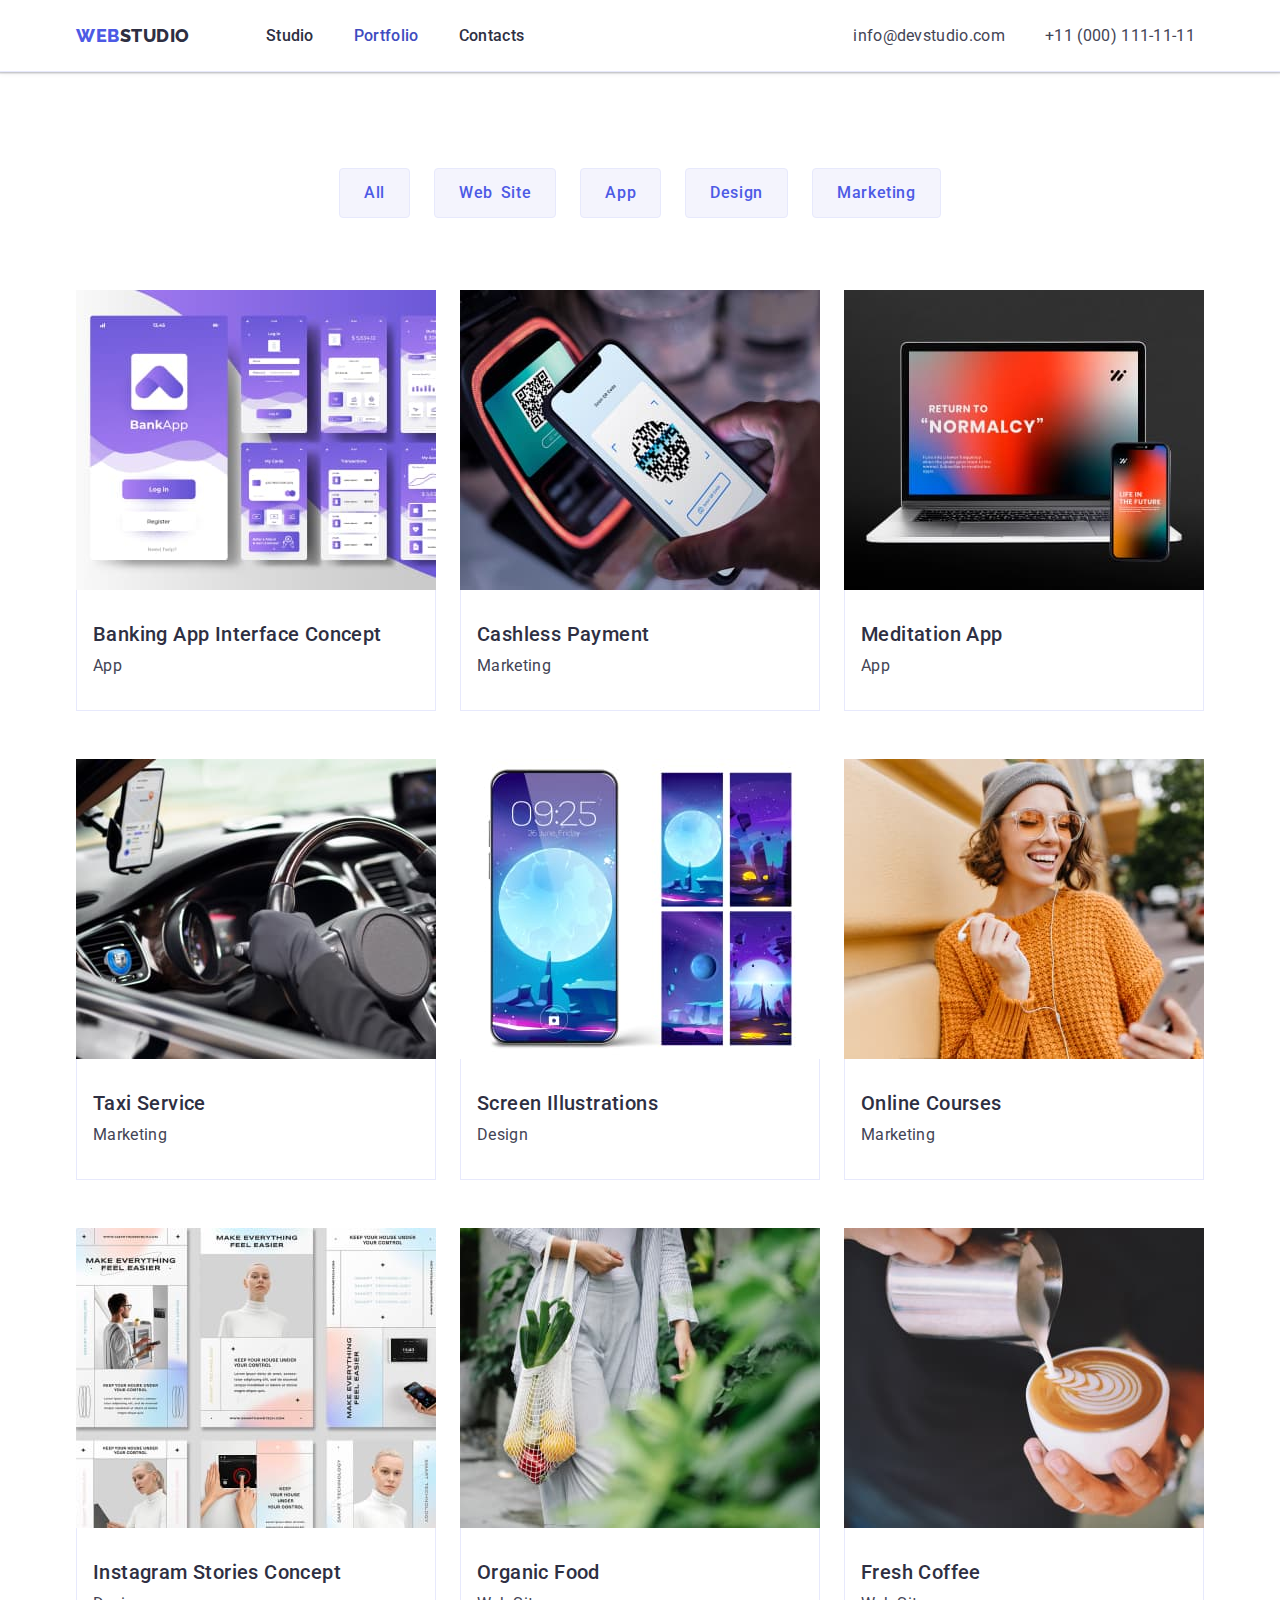
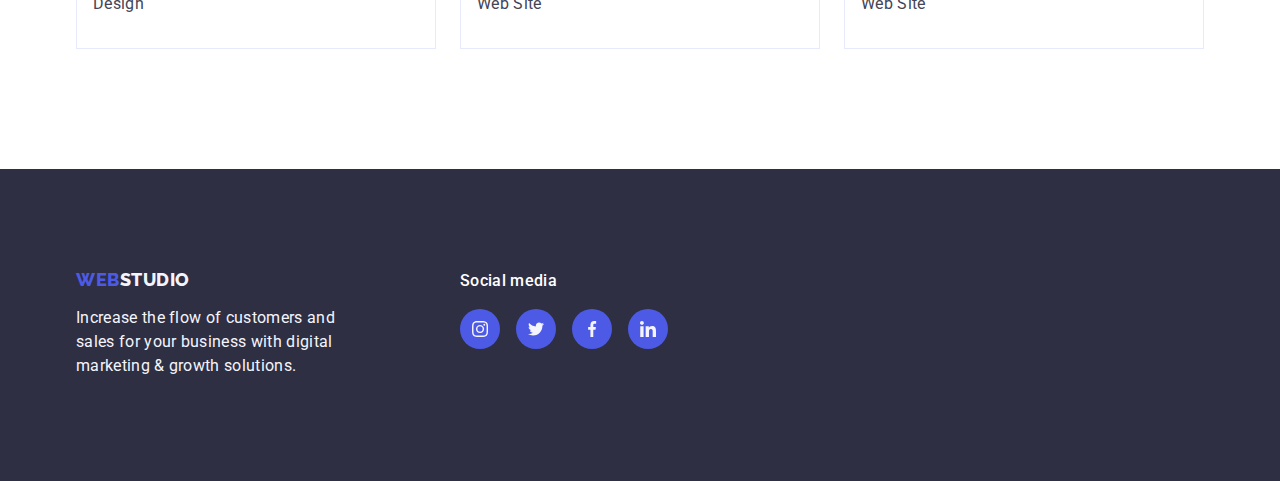
==== commit 4431bcf7: "finale touch" ====
--- a/portfolio.html
+++ b/portfolio.html
@@ -25,23 +25,15 @@
           >
           <ul class="list navigation">
             <li>
-              <a
-                class="nav_link link page-indication transition"
-                href="./index.html"
-                >Studio</a
-              >
-            </li>
-            <li>
-              <a
-                class="nav_link link page-indication transition"
-                href="./portfolio.html"
+              <a class="nav_link link transition" href="./index.html">Studio</a>
+            </li>
+            <li>
+              <a class="nav_link link first-menu" href="./portfolio.html"
                 >Portfolio</a
               >
             </li>
             <li>
-              <a class="nav_link link page-indication transition" href=""
-                >Contacts</a
-              >
+              <a class="nav_link link transition" href="">Contacts</a>
             </li>
           </ul>
         </nav>
--- a/css/styles.css
+++ b/css/styles.css
@@ -527,6 +527,7 @@
 .modal-close-button:hover {
   background-color: var(--Pressed_state-color);
   border: none;
+  fill: #ffffff;
   background-color: var(--Pressed_state-color);
   border: none;
 }
@@ -579,7 +580,7 @@
   letter-spacing: 0.02em;
   color: var(--Accent-color);
   padding: 40px 32px;
-  background-color: var(--Primary_Brand-color);
+  background-color: var(--Light-color);
   height: 100%;
   width: 100%;
   transform: translateY(100%);
@@ -593,3 +594,18 @@
 .product-link:focus .product-sliding-widnow {
   transform: translateY(0%);
 }
+.first-menu {
+  position: relative;
+  color: var(--Pressed_state-color);
+  transition: 250ms cubic-bezier(0.4, 0, 0.2, 1);
+}
+
+.first-menu::after {
+  content: "";
+  position: absolute;
+  left: 0;
+  bottom: -1px;
+  height: 4px;
+  background-color: var(--Pressed_state-color);
+  border: 2px;
+}
